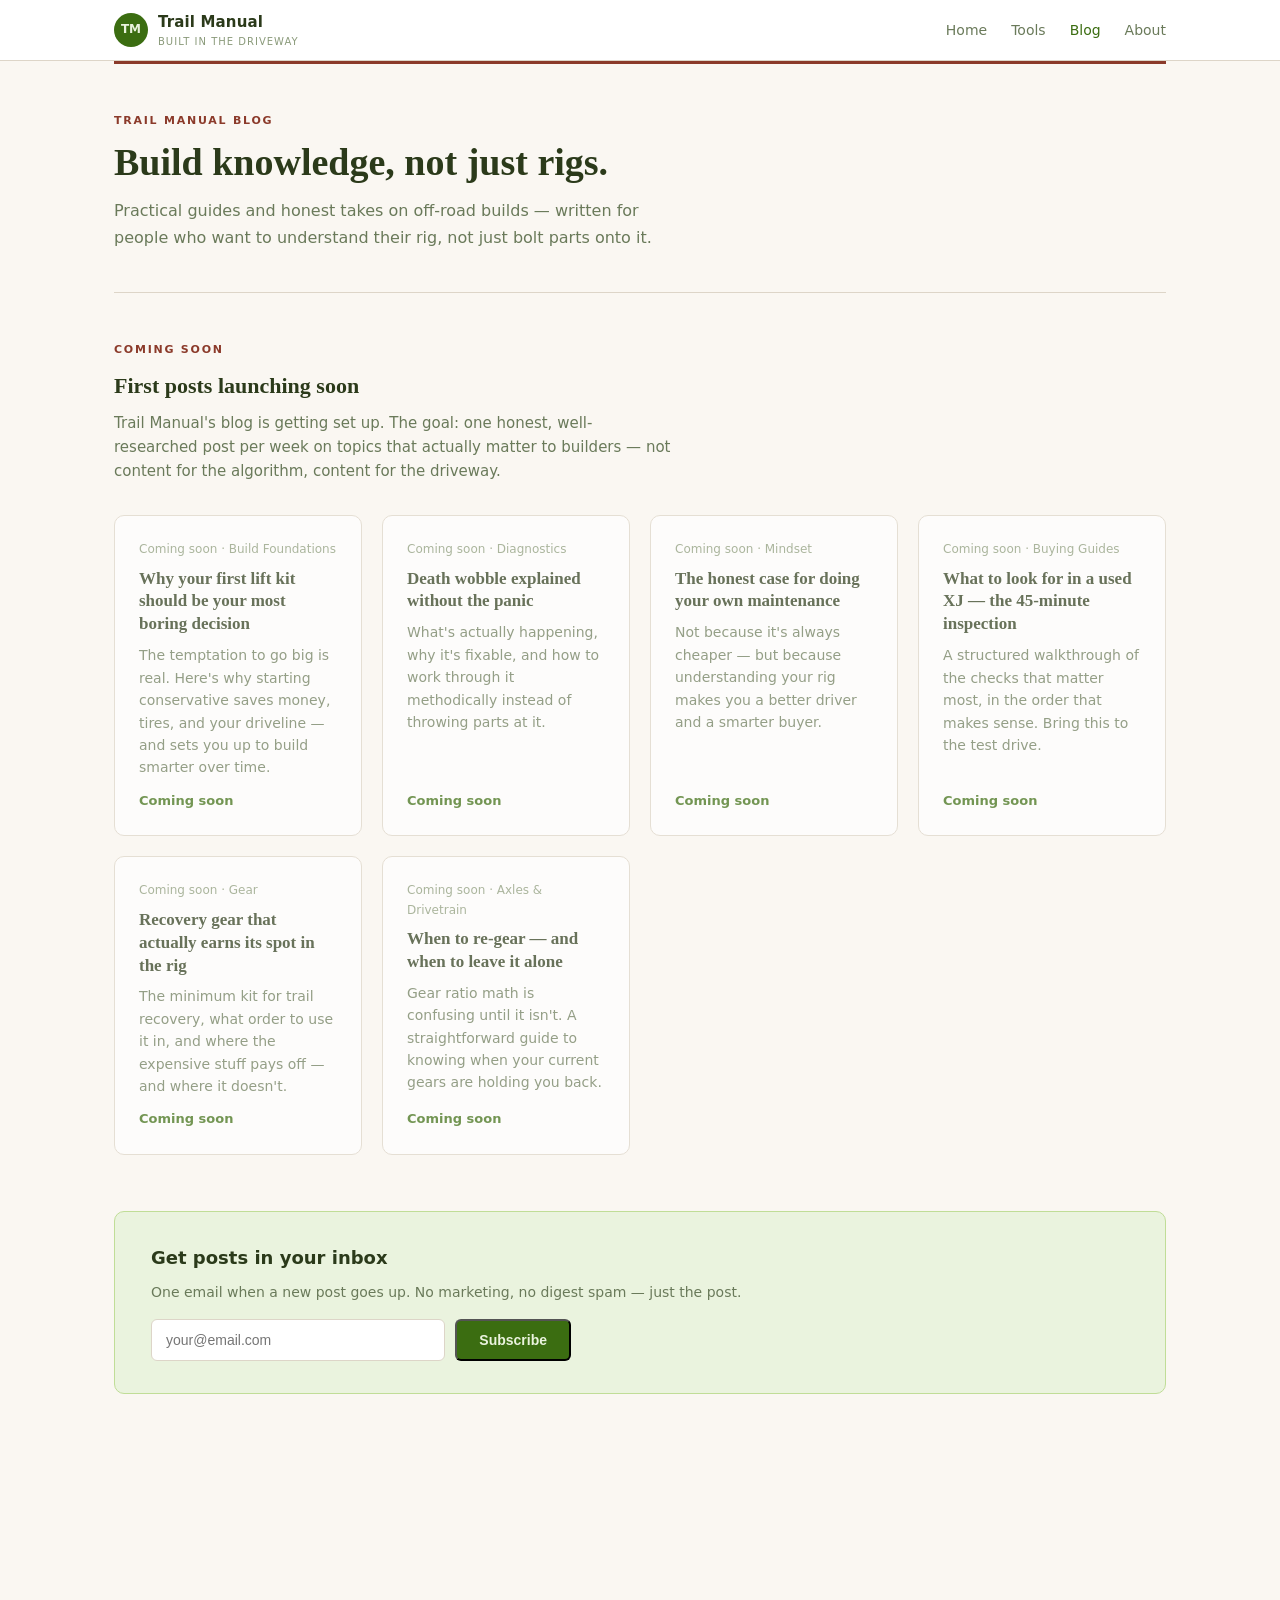
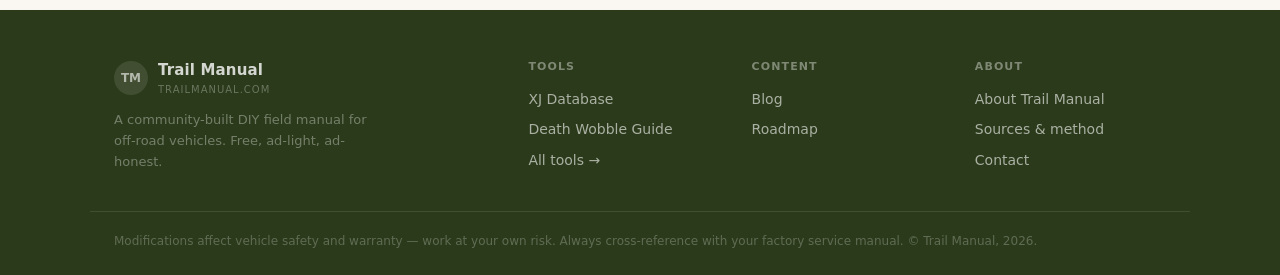
==== blog/index.html @ 61ddea61 "blog" ====
<!doctype html>
<html lang="en">
<head>
<meta charset="utf-8">
<meta name="viewport" content="width=device-width,initial-scale=1">
<title>Blog — Trail Manual</title>
<meta name="description" content="Build guides, honest takes, and practical knowledge for off-road vehicle owners. Written for people who want to do it right.">
<link rel="stylesheet" href="/_shared.css">
</head>
<body>

<header class="tm-topbar">
  <div class="tm-topbar-inner">
    <a class="tm-brand" href="/">
      <div class="tm-brand-mark">TM</div>
      <div>
        <div class="tm-brand-text">Trail Manual</div>
        <div class="tm-brand-sub">Built in the driveway</div>
      </div>
    </a>
    <nav class="tm-nav">
      <a href="/">Home</a>
      <a href="/tools/">Tools</a>
      <a href="/blog/" class="active">Blog</a>
      <a href="/about/">About</a>
    </nav>
  </div>
</header>

<main class="tm-main">

  <section style="padding: 48px 0 40px; border-bottom: 1px solid var(--border); margin-bottom: 48px; border-top: 3px solid var(--accent-2);">
    <div class="tm-section-eyebrow">Trail Manual Blog</div>
    <h1 style="font-family: var(--font-serif); font-size: clamp(26px, 3.5vw, 38px); color: var(--text); margin-bottom: 12px; line-height: 1.2;">Build knowledge, not just rigs.</h1>
    <p style="font-size: 16px; color: var(--text-dim); max-width: 560px; line-height: 1.7;">Practical guides and honest takes on off-road builds — written for people who want to understand their rig, not just bolt parts onto it.</p>
  </section>

  <!-- FEATURED POST -->
  <section class="tm-section">
    <div class="tm-section-eyebrow">Coming soon</div>
    <h2 style="font-family: var(--font-serif); font-size: 22px; color: var(--text); margin-bottom: 8px;">First posts launching soon</h2>
    <p style="color: var(--text-dim); font-size: 15px; max-width: 560px; margin-bottom: 32px;">
      Trail Manual's blog is getting set up. The goal: one honest, well-researched post per week on topics that actually matter to builders — not content for the algorithm, content for the driveway.
    </p>

    <div class="tm-grid-3">
      <div class="tm-blog-card" style="opacity:0.7;">
        <span class="date">Coming soon · Build Foundations</span>
        <h3>Why your first lift kit should be your most boring decision</h3>
        <p>The temptation to go big is real. Here's why starting conservative saves money, tires, and your driveline — and sets you up to build smarter over time.</p>
        <span class="read-more">Coming soon</span>
      </div>
      <div class="tm-blog-card" style="opacity:0.7;">
        <span class="date">Coming soon · Diagnostics</span>
        <h3>Death wobble explained without the panic</h3>
        <p>What's actually happening, why it's fixable, and how to work through it methodically instead of throwing parts at it.</p>
        <span class="read-more">Coming soon</span>
      </div>
      <div class="tm-blog-card" style="opacity:0.7;">
        <span class="date">Coming soon · Mindset</span>
        <h3>The honest case for doing your own maintenance</h3>
        <p>Not because it's always cheaper — but because understanding your rig makes you a better driver and a smarter buyer.</p>
        <span class="read-more">Coming soon</span>
      </div>
      <div class="tm-blog-card" style="opacity:0.7;">
        <span class="date">Coming soon · Buying Guides</span>
        <h3>What to look for in a used XJ — the 45-minute inspection</h3>
        <p>A structured walkthrough of the checks that matter most, in the order that makes sense. Bring this to the test drive.</p>
        <span class="read-more">Coming soon</span>
      </div>
      <div class="tm-blog-card" style="opacity:0.7;">
        <span class="date">Coming soon · Gear</span>
        <h3>Recovery gear that actually earns its spot in the rig</h3>
        <p>The minimum kit for trail recovery, what order to use it in, and where the expensive stuff pays off — and where it doesn't.</p>
        <span class="read-more">Coming soon</span>
      </div>
      <div class="tm-blog-card" style="opacity:0.7;">
        <span class="date">Coming soon · Axles &amp; Drivetrain</span>
        <h3>When to re-gear — and when to leave it alone</h3>
        <p>Gear ratio math is confusing until it isn't. A straightforward guide to knowing when your current gears are holding you back.</p>
        <span class="read-more">Coming soon</span>
      </div>
    </div>
  </section>

  <section class="tm-section">
    <div class="tm-callout">
      <h3>Get posts in your inbox</h3>
      <p>One email when a new post goes up. No marketing, no digest spam — just the post.</p>
      <form class="tm-email" onsubmit="event.preventDefault(); alert('Replace with your email plugin shortcode.')">
        <input type="email" placeholder="your@email.com" required>
        <button class="tm-btn primary" type="submit">Subscribe</button>
      </form>
    </div>
  </section>

</main>

<footer class="tm-footer">
  <div class="tm-footer-inner">
    <div>
      <div class="tm-brand" style="margin-bottom:12px">
        <div class="tm-brand-mark">TM</div>
        <div>
          <div class="tm-brand-text">Trail Manual</div>
          <div class="tm-brand-sub">trailmanual.com</div>
        </div>
      </div>
      <p style="color:rgba(255,255,255,0.35);font-size:13px;max-width:260px;margin:0">
        A community-built DIY field manual for off-road vehicles. Free, ad-light, ad-honest.
      </p>
    </div>
    <div>
      <h4>Tools</h4>
      <a href="/db/">XJ Database</a>
      <a href="/db/death-wobble-guide.html">Death Wobble Guide</a>
      <a href="/tools/">All tools →</a>
    </div>
    <div>
      <h4>Content</h4>
      <a href="/blog/">Blog</a>
      <a href="/about/#roadmap">Roadmap</a>
    </div>
    <div>
      <h4>About</h4>
      <a href="/about/">About Trail Manual</a>
      <a href="/about/#sources">Sources &amp; method</a>
      <a href="/contact/">Contact</a>
    </div>
  </div>
  <div class="disclaimer">
    Modifications affect vehicle safety and warranty — work at your own risk. Always cross-reference with your factory service manual. © Trail Manual, 2026.
  </div>
</footer>

</body>
</html>
---- _shared.css ----
/* ============================================================
   Trail Manual — shared design system
   Direction C×B: outdoor palette, bold voice
   ============================================================ */

:root {
  --bg:           #faf7f2;
  --bg-2:         #f2ece3;
  --bg-3:         #e8dfd4;
  --panel:        #ffffff;
  --panel-2:      #f5f0e8;
  --border:       #ddd5c8;
  --text:         #2b3a1a;
  --text-dim:     #6a7a5a;
  --text-mute:    #8a9a7a;
  --accent:       #3b6d11;
  --accent-2:     #8b3a2a;
  --accent-3:     #c8922a;
  --danger:       #8b3a2a;
  --font-serif:   'Georgia', serif;
}

*, *::before, *::after { box-sizing: border-box; margin: 0; padding: 0; }
html { font-size: 16px; }
body {
  font-family: 'Segoe UI', system-ui, -apple-system, sans-serif;
  background: var(--bg);
  color: var(--text);
  line-height: 1.6;
}
a { color: var(--accent); text-decoration: none; }
a:hover { text-decoration: underline; }

/* ── Topbar ── */
.tm-topbar {
  background: var(--panel);
  border-bottom: 1px solid var(--border);
  position: sticky;
  top: 0;
  z-index: 100;
}
.tm-topbar-inner {
  max-width: 1100px;
  margin: 0 auto;
  padding: 0 24px;
  height: 60px;
  display: flex;
  align-items: center;
  justify-content: space-between;
}
.tm-brand { display: flex; align-items: center; gap: 10px; text-decoration: none; }
.tm-brand:hover { text-decoration: none; }
.tm-brand-mark {
  width: 34px; height: 34px;
  background: var(--accent);
  border-radius: 50%;
  display: flex; align-items: center; justify-content: center;
  font-size: 12px; font-weight: 600; color: #eaf3de; flex-shrink: 0;
}
.tm-brand-text { font-size: 15px; font-weight: 600; color: var(--text); letter-spacing: 0.01em; }
.tm-brand-sub  { font-size: 10px; color: var(--text-mute); letter-spacing: 0.1em; text-transform: uppercase; }
.tm-nav { display: flex; gap: 24px; }
.tm-nav a { font-size: 14px; color: var(--text-dim); text-decoration: none; font-weight: 500; }
.tm-nav a:hover { color: var(--text); text-decoration: none; }
.tm-nav a.active { color: var(--accent); }

/* ── Layout ── */
.tm-main { max-width: 1100px; margin: 0 auto; padding: 0 24px 80px; }

/* ── Hero ── */
.tm-hero { padding: 64px 0 56px; border-bottom: 1px solid var(--border); margin-bottom: 56px; border-top: 3px solid var(--accent-2); }
.tm-hero-eyebrow { font-size: 11px; letter-spacing: 0.16em; text-transform: uppercase; color: var(--accent-2); font-weight: 600; margin-bottom: 16px; }
.tm-hero h1 { font-family: var(--font-serif); font-size: clamp(28px, 4vw, 44px); line-height: 1.2; color: var(--text); margin-bottom: 16px; }
.tm-hero-lede { font-size: 17px; color: var(--text-dim); max-width: 600px; margin-bottom: 32px; line-height: 1.7; }
.tm-hero-cta { display: flex; gap: 12px; flex-wrap: wrap; }

/* ── Buttons ── */
.tm-btn { display: inline-block; font-size: 14px; font-weight: 600; padding: 11px 22px; border-radius: 6px; text-decoration: none; transition: opacity 0.15s; }
.tm-btn:hover { opacity: 0.88; text-decoration: none; }
.tm-btn.primary { background: var(--accent); color: #eaf3de; }
.tm-btn.danger  { background: transparent; color: var(--accent-2); border: 1px solid var(--border); }

/* ── Stats ── */
.tm-stats { display: flex; gap: 32px; margin-top: 40px; padding-top: 32px; border-top: 1px solid var(--border); flex-wrap: wrap; }
.tm-stat .n { font-size: 24px; font-weight: 600; color: var(--text); }
.tm-stat .l { font-size: 12px; color: var(--text-mute); margin-top: 2px; }

/* ── Sections ── */
.tm-section { margin-bottom: 56px; }
.tm-section-head { margin-bottom: 32px; }
.tm-section-eyebrow { font-size: 11px; letter-spacing: 0.16em; text-transform: uppercase; color: var(--accent-2); font-weight: 600; margin-bottom: 10px; }
.tm-section-head h2 { font-family: var(--font-serif); font-size: clamp(20px, 2.5vw, 28px); color: var(--text); margin-bottom: 10px; }
.tm-section-lede { color: var(--text-dim); max-width: 600px; font-size: 15px; }

/* ── Grids ── */
.tm-grid-2 { display: grid; grid-template-columns: repeat(auto-fit, minmax(300px, 1fr)); gap: 20px; }
.tm-grid-3 { display: grid; grid-template-columns: repeat(auto-fit, minmax(240px, 1fr)); gap: 20px; }

/* ── Tool cards ── */
.tm-tool-card {
  display: flex; flex-direction: column; gap: 10px;
  padding: 28px; background: var(--panel);
  border: 1px solid var(--border); border-radius: 10px;
  text-decoration: none; color: inherit;
  transition: border-color 0.15s, box-shadow 0.15s;
}
.tm-tool-card:hover { border-color: var(--accent); box-shadow: 0 2px 16px rgba(59,109,17,0.08); text-decoration: none; color: inherit; }
.tm-tool-card h3 { font-family: var(--font-serif); font-size: 18px; color: var(--text); line-height: 1.3; }
.tm-tool-card p  { font-size: 14px; color: var(--text-dim); line-height: 1.65; flex: 1; }
.tm-tool-card .meta { display: flex; gap: 12px; flex-wrap: wrap; align-items: center; font-size: 12px; color: var(--text-mute); padding-top: 10px; border-top: 1px solid var(--border); margin-top: 4px; }
.tm-tool-card .meta .arrow { margin-left: auto; color: var(--accent); font-weight: 600; }

/* ── Tags ── */
.tag       { display: inline-block; font-size: 11px; font-weight: 600; letter-spacing: 0.06em; text-transform: uppercase; padding: 3px 10px; border-radius: 20px; background: #eaf3de; color: #3b6d11; }
.tag.danger{ background: #f5ece8; color: var(--accent-2); }
.tag.soon  { background: var(--bg-3); color: var(--text-mute); }

/* ── Info cards ── */
.tm-card { padding: 24px; background: var(--panel); border: 1px solid var(--border); border-radius: 10px; }
.tm-card-icon { font-size: 24px; margin-bottom: 10px; }
.tm-card h3 { font-size: 16px; font-weight: 600; margin-bottom: 8px; color: var(--text); }
.tm-card p  { font-size: 14px; color: var(--text-dim); line-height: 1.65; }

/* ── Callout ── */
.tm-callout { background: #eaf3de; border: 1px solid #c0dd97; border-radius: 10px; padding: 32px 36px; }
.tm-callout h3 { font-size: 18px; font-weight: 600; color: var(--text); margin-bottom: 8px; }
.tm-callout p  { font-size: 14px; color: var(--text-dim); margin-bottom: 16px; }

/* ── Email form ── */
.tm-email { display: flex; gap: 10px; max-width: 420px; flex-wrap: wrap; }
.tm-email input { flex: 1; min-width: 200px; padding: 10px 14px; border: 1px solid var(--border); border-radius: 6px; font-size: 14px; background: var(--panel); color: var(--text); }

/* ── Roadmap ── */
.tm-roadmap { display: flex; flex-direction: column; gap: 1px; border: 1px solid var(--border); border-radius: 10px; overflow: hidden; }
.tm-roadmap-row { display: grid; grid-template-columns: 90px 1fr 100px; gap: 16px; align-items: center; padding: 18px 24px; background: var(--panel); border-bottom: 1px solid var(--border); font-size: 14px; }
.tm-roadmap-row:last-child { border-bottom: none; }
.tm-roadmap-phase { font-weight: 600; color: var(--text-mute); font-size: 12px; text-transform: uppercase; letter-spacing: 0.06em; }
.tm-roadmap-list { color: var(--text-dim); }
.tm-roadmap-status { font-size: 12px; font-weight: 600; color: var(--text-mute); text-align: right; }
.tm-roadmap-status.live { color: var(--accent); }
.tm-roadmap-status.next { color: var(--accent-3); }

/* ── Blog cards ── */
.tm-blog-card { display: flex; flex-direction: column; gap: 8px; padding: 24px; background: var(--panel); border: 1px solid var(--border); border-radius: 10px; text-decoration: none; color: inherit; transition: border-color 0.15s; }
.tm-blog-card:hover { border-color: var(--accent); text-decoration: none; color: inherit; }
.tm-blog-card .date { font-size: 12px; color: var(--text-mute); }
.tm-blog-card h3 { font-family: var(--font-serif); font-size: 17px; color: var(--text); line-height: 1.35; }
.tm-blog-card p { font-size: 14px; color: var(--text-dim); line-height: 1.6; flex: 1; }
.tm-blog-card .read-more { font-size: 13px; color: var(--accent); font-weight: 600; margin-top: 4px; }

/* ── Footer ── */
.tm-footer { background: var(--text); padding: 48px 0 24px; margin-top: 80px; }
.tm-footer-inner { max-width: 1100px; margin: 0 auto; padding: 0 24px 32px; display: grid; grid-template-columns: 2fr 1fr 1fr 1fr; gap: 32px; border-bottom: 1px solid rgba(255,255,255,0.1); }
.tm-footer h4 { font-size: 11px; font-weight: 600; letter-spacing: 0.1em; text-transform: uppercase; color: rgba(255,255,255,0.4); margin-bottom: 12px; }
.tm-footer a { display: block; font-size: 14px; color: rgba(255,255,255,0.6); margin-bottom: 8px; text-decoration: none; }
.tm-footer a:hover { color: #fff; text-decoration: none; }
.tm-footer .tm-brand-mark { background: rgba(255,255,255,0.1); color: rgba(255,255,255,0.6); }
.tm-footer .tm-brand-text { color: rgba(255,255,255,0.8); }
.tm-footer .tm-brand-sub  { color: rgba(255,255,255,0.3); }
.disclaimer { max-width: 1100px; margin: 20px auto 0; padding: 0 24px; font-size: 12px; color: rgba(255,255,255,0.25); }

@media (max-width: 700px) {
  .tm-footer-inner { grid-template-columns: 1fr 1fr; }
  .tm-roadmap-row  { grid-template-columns: 1fr; }
  .tm-nav          { gap: 14px; }
}
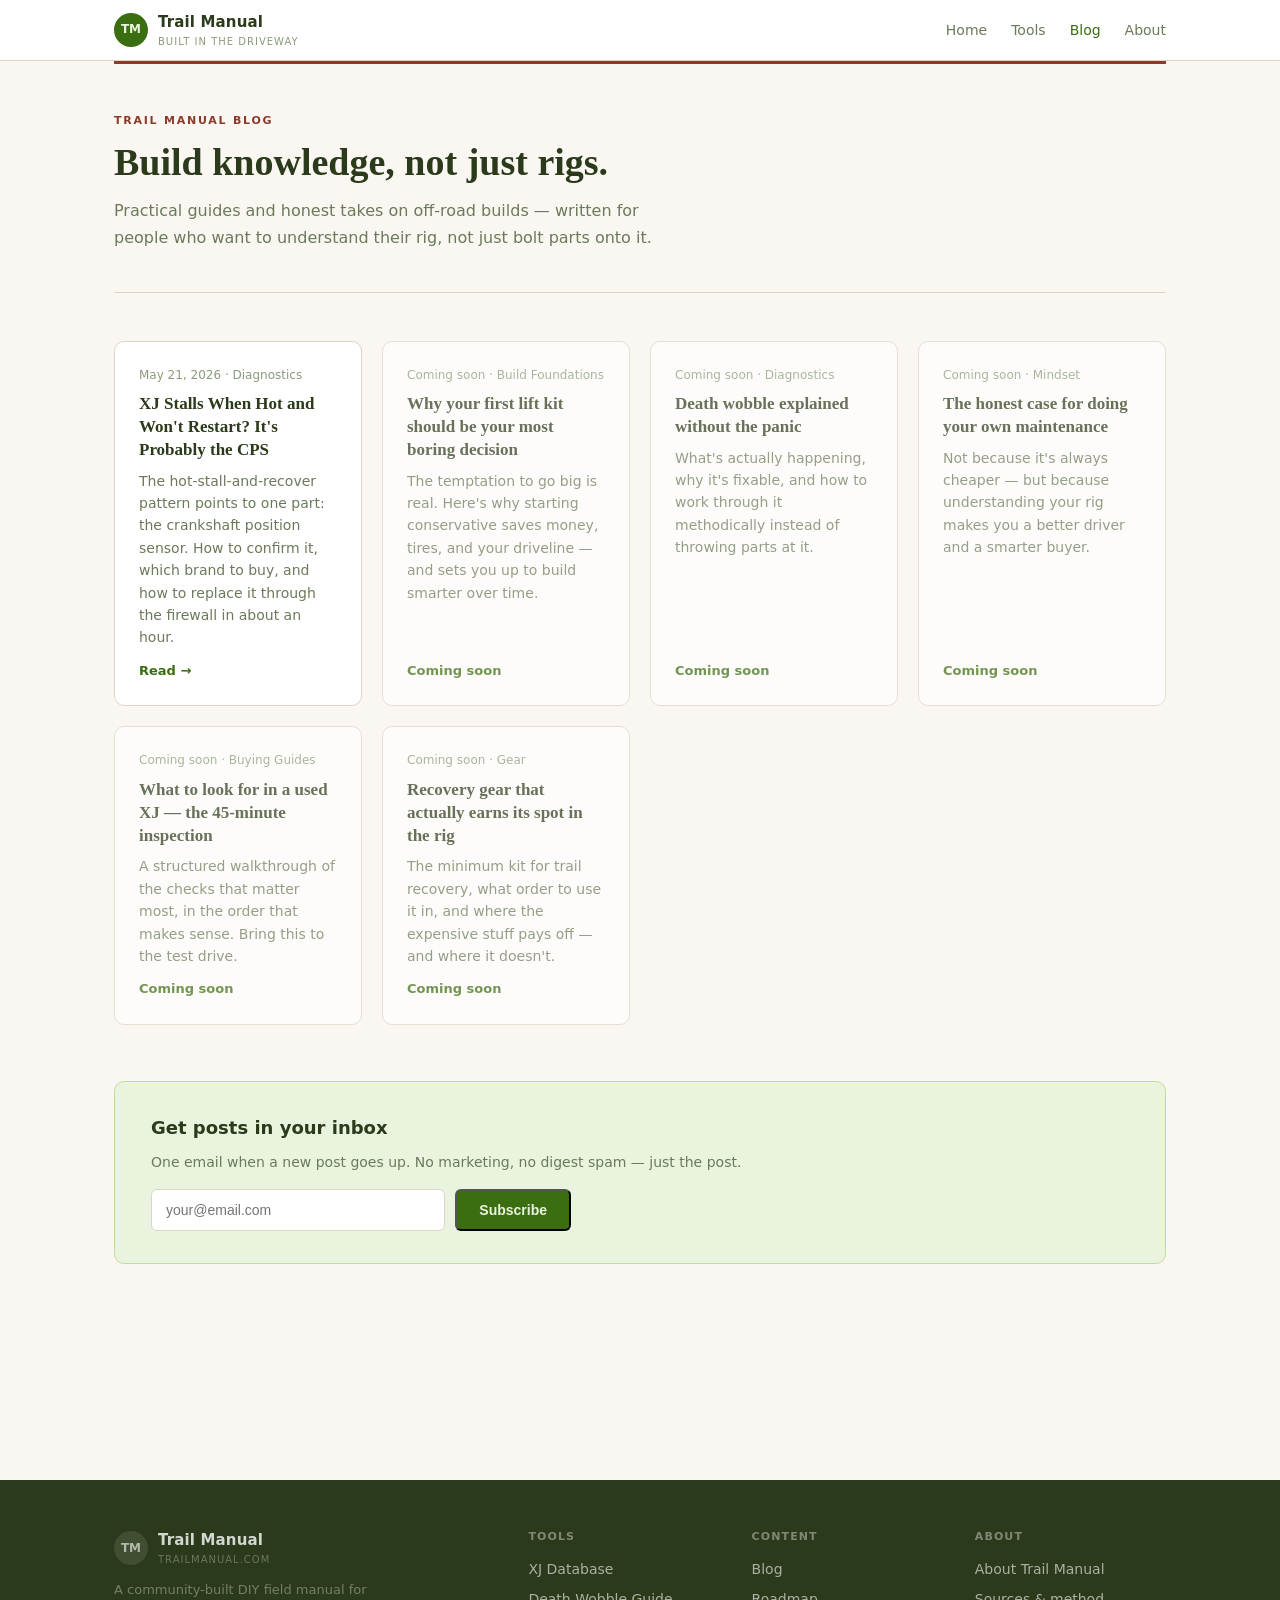
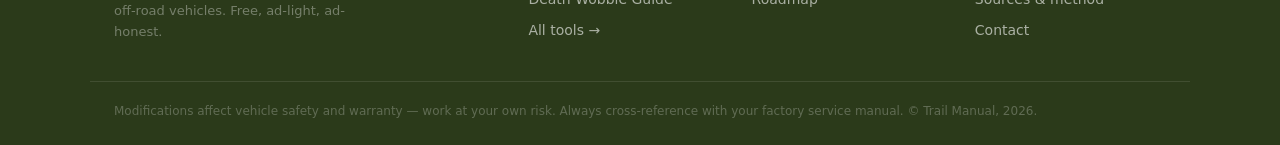
==== commit fa8805c0: "Auto-update 2026-05-20" ====
--- a/blog/index.html
+++ b/blog/index.html
@@ -35,15 +35,15 @@
     <p style="font-size: 16px; color: var(--text-dim); max-width: 560px; line-height: 1.7;">Practical guides and honest takes on off-road builds — written for people who want to understand their rig, not just bolt parts onto it.</p>
   </section>
 
-  <!-- FEATURED POST -->
+  <!-- POSTS GRID -->
   <section class="tm-section">
-    <div class="tm-section-eyebrow">Coming soon</div>
-    <h2 style="font-family: var(--font-serif); font-size: 22px; color: var(--text); margin-bottom: 8px;">First posts launching soon</h2>
-    <p style="color: var(--text-dim); font-size: 15px; max-width: 560px; margin-bottom: 32px;">
-      Trail Manual's blog is getting set up. The goal: one honest, well-researched post per week on topics that actually matter to builders — not content for the algorithm, content for the driveway.
-    </p>
-
     <div class="tm-grid-3">
+      <a class="tm-blog-card" href="/blog/2026-05-21-xj-stalls-hot-crankshaft-position-sensor.html">
+        <span class="date">May 21, 2026 · Diagnostics</span>
+        <h3>XJ Stalls When Hot and Won't Restart? It's Probably the CPS</h3>
+        <p>The hot-stall-and-recover pattern points to one part: the crankshaft position sensor. How to confirm it, which brand to buy, and how to replace it through the firewall in about an hour.</p>
+        <span class="read-more">Read →</span>
+      </a>
       <div class="tm-blog-card" style="opacity:0.7;">
         <span class="date">Coming soon · Build Foundations</span>
         <h3>Why your first lift kit should be your most boring decision</h3>
@@ -72,12 +72,6 @@
         <span class="date">Coming soon · Gear</span>
         <h3>Recovery gear that actually earns its spot in the rig</h3>
         <p>The minimum kit for trail recovery, what order to use it in, and where the expensive stuff pays off — and where it doesn't.</p>
-        <span class="read-more">Coming soon</span>
-      </div>
-      <div class="tm-blog-card" style="opacity:0.7;">
-        <span class="date">Coming soon · Axles &amp; Drivetrain</span>
-        <h3>When to re-gear — and when to leave it alone</h3>
-        <p>Gear ratio math is confusing until it isn't. A straightforward guide to knowing when your current gears are holding you back.</p>
         <span class="read-more">Coming soon</span>
       </div>
     </div>
